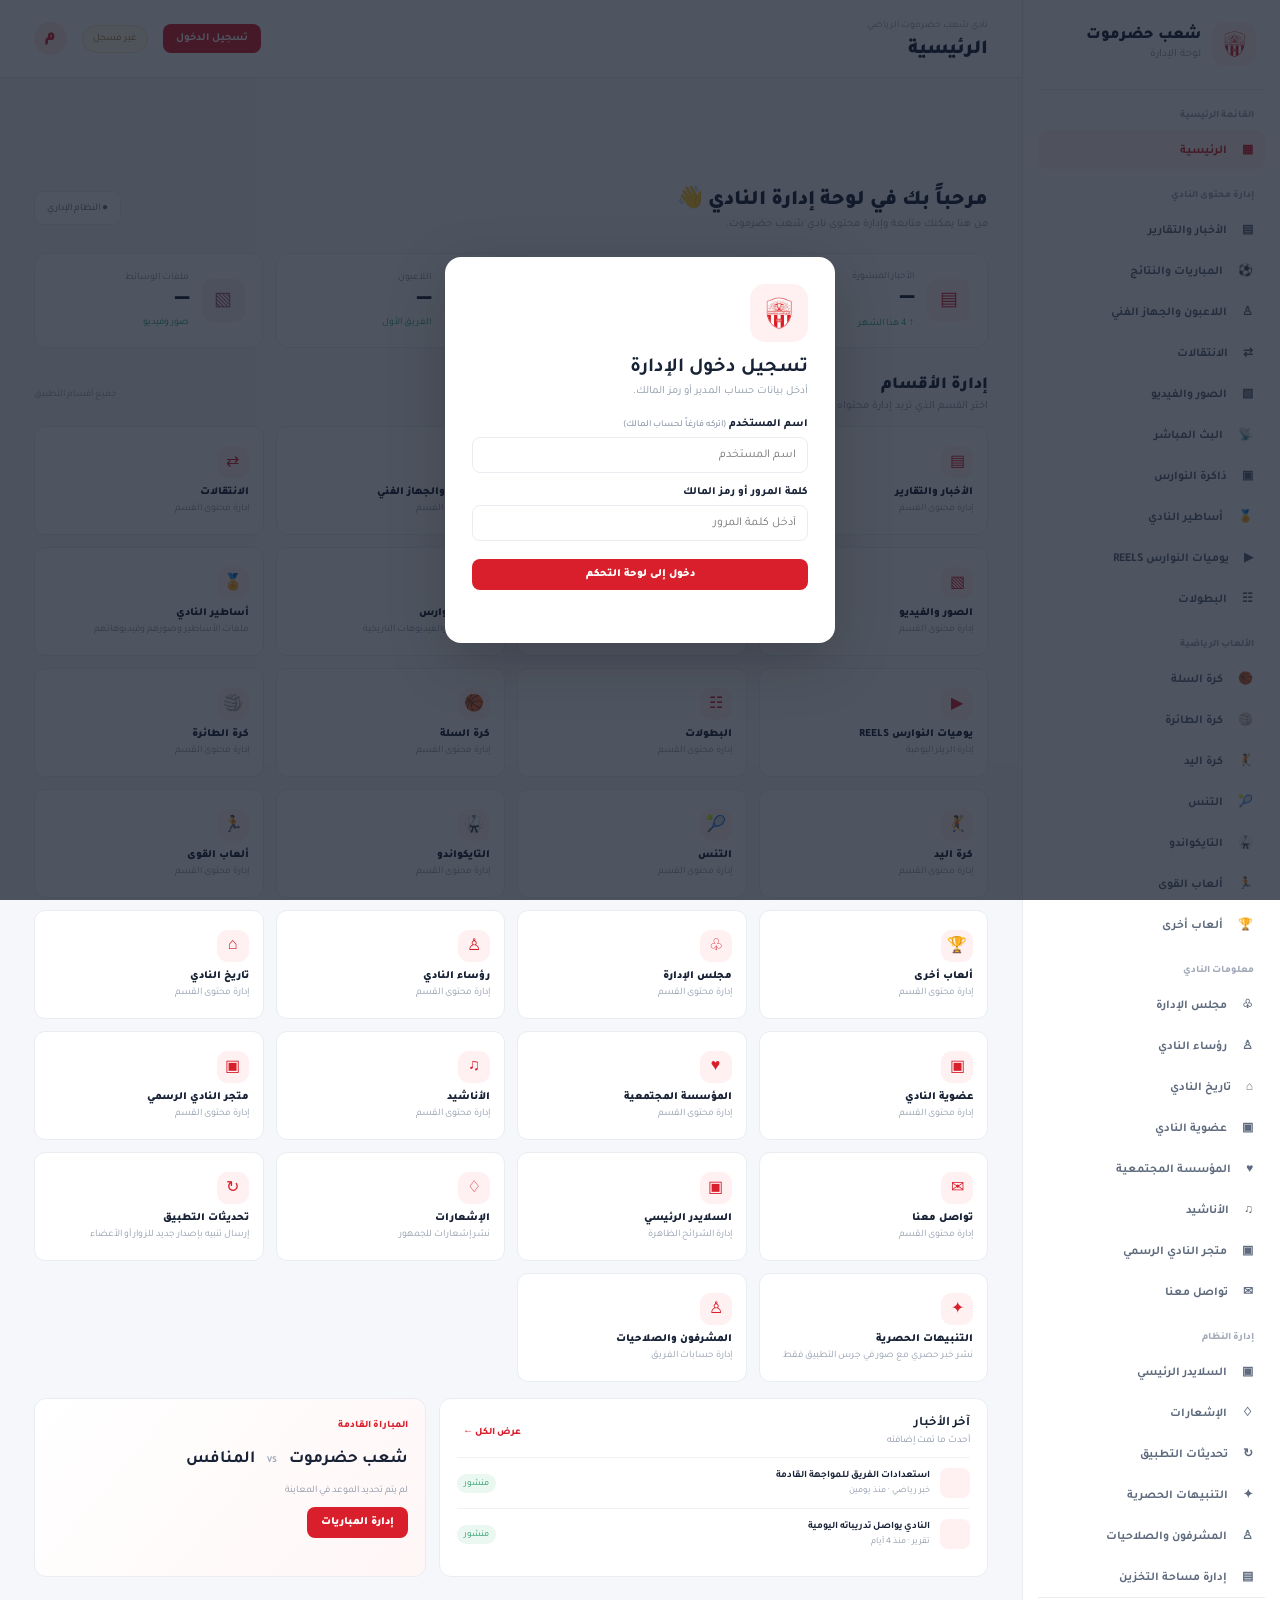
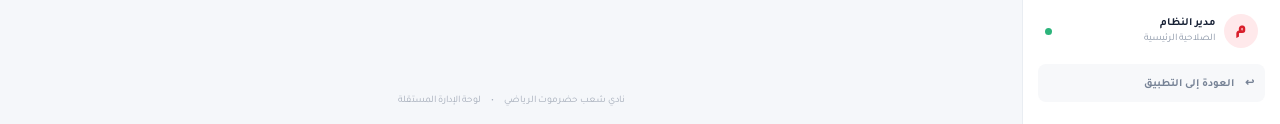
==== app/src/main/assets/admin/index.html @ e9ff058e "Add D1 and combined storage cards to admin storage page" ====
<!doctype html>
<html lang="ar" dir="rtl"><head><meta charset="utf-8"><meta name="viewport" content="width=device-width,initial-scale=1"><meta name="theme-color" content="#d91f2b"><title>لوحة إدارة نادي شعب حضرموت</title><link rel="preconnect" href="https://fonts.googleapis.com"><link href="https://fonts.googleapis.com/css2?family=Tajawal:wght@400;500;600;700;800;900&display=swap" rel="stylesheet"><link rel="stylesheet" href="admin.css"></head>
<body><div class="shell"><aside class="sidebar" id="sidebar"><div class="brand"><div class="logo"><img src="../images/logo.png" alt=""></div><div><b>شعب حضرموت</b><small>لوحة الإدارة</small></div></div><label>القائمة الرئيسية</label><button class="nav active" data-view="overview">▦　 الرئيسية</button><label>إدارة محتوى النادي</label>
<button class="nav" data-view="news">▤　 الأخبار والتقارير</button><button class="nav" data-view="matches">⚽　 المباريات والنتائج</button><button class="nav" data-view="players">♙　 اللاعبون والجهاز الفني</button><button class="nav" data-view="transfers">⇄　 الانتقالات</button><button class="nav" data-view="media">▧　 الصور والفيديو</button><button class="nav" data-view="live">📡　 البث المباشر</button><button class="nav" data-view="archive">▣　 ذاكرة النوارس</button><button class="nav" data-view="legends">🏅　 أساطير النادي</button><button class="nav" data-view="reels">▶　 يوميات النوارس REELS</button><button class="nav" data-view="standings">☷　 البطولات</button>
<label>الألعاب الرياضية</label><button class="nav" data-view="basketball">🏀　 كرة السلة</button><button class="nav" data-view="volleyball">🏐　 كرة الطائرة</button><button class="nav" data-view="handball">🤾　 كرة اليد</button><button class="nav" data-view="tennis">🎾　 التنس</button><button class="nav" data-view="taekwondo">🥋　 التايكواندو</button><button class="nav" data-view="athletics">🏃　 ألعاب القوى</button><button class="nav" data-view="otherSports">🏆　 ألعاب أخرى</button>
<label>معلومات النادي</label><button class="nav" data-view="board">♧　 مجلس الإدارة</button><button class="nav" data-view="presidents">♙　 رؤساء النادي</button><button class="nav" data-view="history">⌂　 تاريخ النادي</button><button class="nav" data-view="membership">▣　 عضوية النادي</button><button class="nav" data-view="foundation">♥　 المؤسسة المجتمعية</button><button class="nav" data-view="anthem">♫　 الأناشيد</button><button class="nav" data-view="store">▣　 متجر النادي الرسمي</button><button class="nav" data-view="contact">✉　 تواصل معنا</button><label>إدارة النظام</label><button class="nav" data-view="carousel">▣　 السلايدر الرئيسي</button><button class="nav" data-view="notifications">♢　 الإشعارات</button><button class="nav" data-view="appUpdates">↻　 تحديثات التطبيق</button><button class="nav" data-view="exclusiveAlerts">✦　 التنبيهات الحصرية</button><button class="nav" data-view="admins">♙　 المشرفون والصلاحيات</button><button class="nav" data-view="storage">▤　 إدارة مساحة التخزين</button><div class="side-bottom"><div class="user"><span>م</span><div><b>مدير النظام</b><small>الصلاحية الرئيسية</small></div><i></i></div><a href="../index.html">↩　العودة إلى التطبيق</a></div></aside>
<main><header><div class="heading"><button id="menu" class="menu">☰</button><div><small>نادي شعب حضرموت الرياضي</small><h1 id="pageTitle">الرئيسية</h1></div></div><div class="head-actions"><button id="loginAction" class="login-action">تسجيل الدخول</button><span class="preview" id="userLabel">غير مسجل</span><span class="profile" id="profileInitial">م</span></div></header><div class="content">
<section id="overview" class="view active"><div class="welcome"><div><h2>مرحباً بك في لوحة إدارة النادي 👋</h2><p>من هنا يمكنك متابعة وإدارة محتوى نادي شعب حضرموت.</p></div><span>● النظام الإداري</span></div><div class="stats"><article><i>▤</i><div><small>الأخبار المنشورة</small><strong id="statNews">—</strong><em>↑ 4 هذا الشهر</em></div></article><article><i class="blue">⚽</i><div><small>المباريات</small><strong id="statMatches">—</strong><em>موسم 2026</em></div></article><article><i class="green">♙</i><div><small>اللاعبون</small><strong id="statPlayers">—</strong><em>الفريق الأول</em></div></article><article><i class="pink">▧</i><div><small>ملفات الوسائط</small><strong id="statMedia">—</strong><em>صور وفيديو</em></div></article></div><div class="section-title"><div><h3>إدارة الأقسام</h3><p>اختر القسم الذي تريد إدارة محتواه</p></div><small>جميع أقسام التطبيق</small></div><div class="quick"><button data-view="news"><i>▤</i><b>الأخبار والتقارير</b><small>إدارة محتوى القسم</small></button><button data-view="matches"><i>⚽</i><b>المباريات والنتائج</b><small>إدارة محتوى القسم</small></button><button data-view="players"><i>♙</i><b>اللاعبون والجهاز الفني</b><small>إدارة محتوى القسم</small></button><button data-view="transfers"><i>⇄</i><b>الانتقالات</b><small>إدارة محتوى القسم</small></button><button data-view="media"><i>▧</i><b>الصور والفيديو</b><small>إدارة محتوى القسم</small></button><button data-view="live"><i>📡</i><b>البث المباشر</b><small>إعداد رابط البث والتحكم بتشغيله</small></button><button data-view="archive"><i>▤</i><b>ذاكرة النوارس</b><small>إدارة الصور والفيديوهات التاريخية</small></button><button data-view="legends"><i>🏅</i><b>أساطير النادي</b><small>ملفات الأساطير وصورهم وفيديوهاتهم</small></button><button data-view="reels"><i>▶</i><b>يوميات النوارس REELS</b><small>إدارة الريلز اليومية</small></button><button data-view="standings"><i>☷</i><b>البطولات</b><small>إدارة محتوى القسم</small></button><button data-view="basketball"><i>🏀</i><b>كرة السلة</b><small>إدارة محتوى القسم</small></button><button data-view="volleyball"><i>🏐</i><b>كرة الطائرة</b><small>إدارة محتوى القسم</small></button><button data-view="handball"><i>🤾</i><b>كرة اليد</b><small>إدارة محتوى القسم</small></button><button data-view="tennis"><i>🎾</i><b>التنس</b><small>إدارة محتوى القسم</small></button><button data-view="taekwondo"><i>🥋</i><b>التايكواندو</b><small>إدارة محتوى القسم</small></button><button data-view="athletics"><i>🏃</i><b>ألعاب القوى</b><small>إدارة محتوى القسم</small></button><button data-view="otherSports"><i>🏆</i><b>ألعاب أخرى</b><small>إدارة محتوى القسم</small></button><button data-view="board"><i>♧</i><b>مجلس الإدارة</b><small>إدارة محتوى القسم</small></button><button data-view="presidents"><i>♙</i><b>رؤساء النادي</b><small>إدارة محتوى القسم</small></button><button data-view="history"><i>⌂</i><b>تاريخ النادي</b><small>إدارة محتوى القسم</small></button><button data-view="membership"><i>▣</i><b>عضوية النادي</b><small>إدارة محتوى القسم</small></button><button data-view="foundation"><i>♥</i><b>المؤسسة المجتمعية</b><small>إدارة محتوى القسم</small></button><button data-view="anthem"><i>♫</i><b>الأناشيد</b><small>إدارة محتوى القسم</small></button><button data-view="store"><i>▣</i><b>متجر النادي الرسمي</b><small>إدارة محتوى القسم</small></button><button data-view="contact"><i>✉</i><b>تواصل معنا</b><small>إدارة محتوى القسم</small></button><button data-view="carousel"><i>▣</i><b>السلايدر الرئيسي</b><small>إدارة الشرائح الظاهرة</small></button><button data-view="notifications"><i>♢</i><b>الإشعارات</b><small>نشر إشعارات للجمهور</small></button><button data-view="appUpdates"><i>↻</i><b>تحديثات التطبيق</b><small>إرسال تنبيه بإصدار جديد للزوار أو الأعضاء</small></button><button data-view="exclusiveAlerts"><i>✦</i><b>التنبيهات الحصرية</b><small>نشر خبر حصري مع صور في جرس التطبيق فقط</small></button><button data-view="admins"><i>♙</i><b>المشرفون والصلاحيات</b><small>إدارة حسابات الفريق</small></button></div><div class="lower"><article class="panel"><div class="panel-head"><div><b>آخر الأخبار</b><small>أحدث ما تمت إضافته</small></div><button data-view="news">عرض الكل ←</button></div><div class="activity"><span></span><div><b>استعدادات الفريق للمواجهة القادمة</b><small>خبر رياضي · منذ يومين</small></div><em>منشور</em></div><div class="activity"><span></span><div><b>النادي يواصل تدريباته اليومية</b><small>تقرير · منذ 4 أيام</small></div><em>منشور</em></div></article><article class="panel next"><small>المباراة القادمة</small><h3>شعب حضرموت <i>VS</i> المنافس</h3><p>لم يتم تحديد الموعد في المعاينة</p><button data-view="matches">إدارة المباريات</button></article></div></section>
<section id="generic" class="view"><div class="section-title generic-title"><div><h2 id="sectionName">الأخبار والتقارير</h2><p id="sectionDesc">إدارة محتوى هذا القسم والتحكم بما يظهر في التطبيق.</p></div><button class="add" id="add">＋ إضافة جديد</button></div><div class="notice" id="sectionNotice"><b>إدارة محتوى القسم</b><p>يتم تحميل المحتوى من قاعدة بيانات النادي مباشرة.</p></div><div class="notice tournament-tools" id="tournamentTools" hidden><b>إدارة البطولات</b><div class="tournament-controls"><select id="tournamentSelect" aria-label="اختر البطولة"></select><button type="button" class="add" id="createTournament">＋ إنشاء بطولة</button><button type="button" class="cancel-btn" id="renameTournament">تعديل الاسم</button></div><small>اختر بطولة لإدارة جدول ترتيب فرقها، أو أنشئ بطولة جديدة باسمها.</small></div><div class="tools"><input id="search" placeholder="⌕　 ابحث في محتويات القسم..."><button id="filter">☷ تصفية</button></div><div class="table"><div class="table-head"><b id="tableName">قائمة المحتوى</b><small id="recordCount">جارٍ التحميل...</small></div><div class="records-wrap" id="recordsWrap"><div class="empty" id="emptyState">جارٍ تحميل البيانات...</div></div></div></section>
<section id="storage" class="view">
  <div class="section-title generic-title">
    <div><h2>إدارة مساحة التخزين</h2><p>متابعة الاستخدام الفعلي لمساحة Cloudflare R2 المجانية.</p></div>
    <button class="add" id="refreshStorage" type="button">↻ تحديث البيانات</button>
  </div>
  <div class="notice"><b>الخطة المجانية في R2</b><p>تشمل 10 جيجابايت-شهر من التخزين المجاني. الأرقام أدناه لقطة لحجم الملفات المخزنة حالياً؛ الفوترة تعتمد على متوسط التخزين خلال الشهر، وليست رصيداً يتجدد.</p></div>
  <div class="storage-overview">
    <article class="storage-main-card">
      <div class="storage-card-label">حجم الملفات المخزنة حالياً</div>
      <div class="storage-total"><strong id="storageUsed">—</strong><span>/ 10 GB مجانية شهرياً</span></div>
      <div class="storage-meter"><span id="storageMeter"></span></div>
      <div class="storage-meter-labels"><span id="storagePercent">جارٍ القياس...</span><span id="storageRemaining">—</span></div>
      <small id="storageStatus" class="storage-status">يتم حساب حجم الملفات من مساحة R2...</small>
    </article>
    <article class="storage-stat-card"><span>عدد الملفات</span><strong id="storageObjects">—</strong><small>ملفات وصور وفيديوهات</small></article>
    <article class="storage-stat-card"><span>آخر تحديث</span><strong id="storageUpdated">—</strong><small>وقت قراءة مساحة التخزين</small></article>
  </div>
  <div class="storage-overview storage-database-overview">
    <article class="storage-stat-card"><span>مساحة قاعدة البيانات D1</span><strong id="storageD1Used">جارٍ القياس...</strong><small>الحجم الفعلي لقاعدة بيانات النادي</small></article>
    <article class="storage-stat-card"><span>الإجمالي المستهلك R2 + D1</span><strong id="storageCombinedUsed">جارٍ الحساب...</strong><small>مجموع مساحة الملفات وقاعدة البيانات</small></article>
  </div>
  <div class="notice storage-note"><b>ملاحظات مهمة</b><p>المشاهدة والتنزيل لا يضيفان حجماً إلى التخزين. حذف المحتوى يستعيد المساحة فقط بعد حذف ملفه فعلياً من R2. إذا زاد عدد الملفات كثيراً، سيحسب النظام الملفات على دفعات حتى يكتمل الإجمالي.</p></div>
</section></div><footer>نادي شعب حضرموت الرياضي　•　لوحة الإدارة المستقلة</footer></main></div><div class="modal-bg" id="modal"><div class="modal editor-modal"><button id="close" type="button">×</button><i>＋</i><h3 id="modalTitle">إضافة محتوى</h3><form id="editorForm"><div id="formFields"></div><div class="modal-actions"><button class="add" id="saveItem" type="submit">حفظ البيانات</button><button class="cancel-btn" id="cancelEditor" type="button">إلغاء</button></div></form></div></div>
<div class="login-overlay" id="loginOverlay"><div class="login-card"><div class="login-logo"><img src="../images/logo.png" alt=""></div><h2>تسجيل دخول الإدارة</h2><p>أدخل بيانات حساب المدير أو رمز المالك.</p><form id="loginForm"><label>اسم المستخدم <small>(اتركه فارغاً لحساب المالك)</small></label><input id="loginUsername" autocomplete="username" placeholder="اسم المستخدم"><label>كلمة المرور أو رمز المالك</label><input id="loginPassword" type="password" autocomplete="current-password" required placeholder="أدخل كلمة المرور"><button class="add" type="submit">دخول إلى لوحة التحكم</button><p id="loginError" class="login-error"></p></form></div></div><div id="toast"></div><script src="admin.js?v=storage-d1-20261126a"></script></body></html>
---- app/src/main/assets/admin/admin.css ----
:root{--red:#d91f2b;--ink:#182236;--muted:#8b96a7;--line:#e9edf2;--bg:#f5f7fa}*{box-sizing:border-box}body{margin:0;background:var(--bg);color:var(--ink);font-family:Tajawal,Arial,sans-serif}button,input{font:inherit}button{cursor:pointer}.shell{display:flex;min-height:100vh}.sidebar{width:258px;flex:none;background:#fff;border-left:1px solid var(--line);padding:22px 15px;display:flex;flex-direction:column}.brand{display:flex;align-items:center;gap:11px;padding:0 9px 23px;border-bottom:1px solid var(--line)}.logo{width:44px;height:44px;background:#fff1f2;border-radius:13px;display:grid;place-items:center}.logo img{width:35px;height:35px;object-fit:contain}.brand b,.brand small{display:block}.brand b{font-size:16px;font-weight:900}.brand small{font-size:11px;color:var(--muted);margin-top:2px}.sidebar label{font-size:10px;color:#a2aaba;font-weight:800;padding:20px 11px 7px}.nav{border:0;background:transparent;text-align:right;color:#5e6a7d;border-radius:9px;padding:11px 12px;font-size:12px;font-weight:700;margin:1px 0}.nav:hover,.nav.active{background:#fff0f1;color:var(--red)}.side-bottom{margin-top:auto}.user{border-top:1px solid var(--line);padding:16px 7px;display:flex;align-items:center;gap:9px}.user>span,.profile{width:34px;height:34px;border-radius:50%;display:grid;place-items:center;background:#ffe9eb;color:var(--red);font-weight:900}.user b,.user small{display:block}.user b{font-size:11px}.user small{font-size:10px;color:var(--muted);margin-top:3px}.user i{width:7px;height:7px;background:#2cb47b;border-radius:50%;margin-right:auto}.side-bottom a{display:block;background:#f7f8fa;color:#778396;text-decoration:none;border-radius:8px;padding:11px;font-size:11px;font-weight:700}main{flex:1;min-width:0;display:flex;flex-direction:column}header{height:78px;background:white;border-bottom:1px solid var(--line);display:flex;align-items:center;justify-content:space-between;padding:0 34px}.heading{display:flex;align-items:center;gap:12px}.heading small{font-size:10px;color:#9aa4b3}.heading h1{font-size:20px;margin:3px 0 0;font-weight:900}.head-actions{display:flex;align-items:center;gap:15px}.preview{font-size:10px;color:#a17a30;background:#fff8e9;border:1px solid #f1e6cb;padding:7px 10px;border-radius:20px}.profile{width:33px;height:33px}.menu{display:none;border:0;background:#fff0f1;color:var(--red);padding:8px;border-radius:8px}.content{width:100%;max-width:1450px;margin:auto;padding:27px 34px 35px}.view{display:none}.view.active{display:block}.welcome{display:flex;justify-content:space-between;align-items:center;margin-bottom:22px}.welcome h2{font-size:21px;margin:0 0 5px;font-weight:900}.welcome p,.section-title p{font-size:11px;color:var(--muted);margin:0}.welcome>span{font-size:10px;color:#637186;background:#fff;border:1px solid var(--line);padding:9px 12px;border-radius:8px}.stats{display:grid;grid-template-columns:repeat(4,1fr);gap:13px}.stats article{background:#fff;border:1px solid var(--line);border-radius:12px;padding:17px;display:flex;align-items:center;gap:13px}.stats i,.quick i{font-style:normal;width:43px;height:43px;border-radius:11px;display:grid;place-items:center;background:#fff0f1;color:var(--red);font-size:19px}.stats i.blue{background:#edf2fa;color:#405b83}.stats i.green{background:#edf6f2;color:#4b9179}.stats i.pink{background:#f9eff5;color:#a45b85}.stats small,.stats em{display:block;font-size:10px;color:var(--muted);font-style:normal}.stats strong{display:block;font-size:24px;font-weight:900;margin:2px 0}.stats em{color:#20a574}.section-title{display:flex;justify-content:space-between;align-items:center;margin:28px 0 13px}.section-title h3,.section-title h2{font-size:17px;margin:0 0 4px;font-weight:900}.section-title>small{font-size:10px;color:#9ba5b3}.quick{display:grid;grid-template-columns:repeat(4,1fr);gap:12px}.quick button{position:relative;text-align:right;background:#fff;border:1px solid var(--line);border-radius:11px;padding:14px;min-height:109px;color:var(--ink);transition:.2s}.quick button:hover{border-color:#efb8bd;transform:translateY(-2px)}.quick i{width:32px;height:32px;font-size:16px;margin-bottom:8px}.quick b,.quick small{display:block}.quick b{font-size:11px;font-weight:900}.quick small{font-size:10px;color:#929dae;margin-top:4px}.lower{display:grid;grid-template-columns:1.4fr 1fr;gap:13px;margin-top:16px}.panel{background:#fff;border:1px solid var(--line);border-radius:12px;padding:17px}.panel-head{display:flex;justify-content:space-between;align-items:center;margin-bottom:10px}.panel-head b,.panel-head small{display:block}.panel-head b{font-size:13px}.panel-head small{font-size:10px;color:var(--muted);margin-top:3px}.panel-head button{border:0;background:none;color:var(--red);font-size:10px;font-weight:800}.activity{display:flex;align-items:center;gap:10px;padding:10px 0;border-top:1px solid #f0f2f5}.activity>span{width:30px;height:30px;border-radius:8px;background:#fff0f1}.activity b,.activity small{display:block}.activity b{font-size:10px}.activity small{font-size:9px;color:var(--muted);margin-top:3px}.activity em{font-size:9px;font-style:normal;color:#209765;background:#eaf8f1;padding:4px 7px;border-radius:15px;margin-right:auto}.next{background:linear-gradient(130deg,#fff,#fff6f6)}.next>small{color:var(--red);font-size:10px;font-weight:800}.next h3{font-size:17px;margin:15px 0}.next h3 i{font-size:9px;color:#9ca6b5;font-style:normal;padding:0 8px}.next p{font-size:10px;color:var(--muted)}.next button,.add,#ok{border:0;border-radius:8px;background:var(--red);color:white;padding:9px 14px;font-size:11px;font-weight:900}.generic-title{margin:3px 0 19px}.generic-title h2{font-size:20px}.notice{background:#fff9ed;border:1px solid #f2e5c7;border-radius:10px;padding:13px 15px;color:#8b703b;font-size:11px}.notice p{margin:4px 0 0;line-height:1.7;color:#9b8250}.tools{display:flex;gap:9px;margin:14px 0}.tools input{width:min(420px,75%);border:1px solid var(--line);border-radius:8px;padding:10px 13px;outline:0;font-size:11px}.tools button{background:#fff;border:1px solid var(--line);border-radius:8px;color:#6b778a;padding:0 14px;font-size:11px}.table{background:#fff;border:1px solid var(--line);border-radius:11px;overflow:hidden}.table-head{display:flex;justify-content:space-between;padding:16px;border-bottom:1px solid var(--line)}.table-head b{font-size:12px}.table-head small{font-size:10px;color:var(--muted)}.empty{text-align:center;padding:45px 15px;color:#9ba5b3;font-size:11px}footer{text-align:center;color:#a5adba;font-size:10px;padding:0 15px 17px}.modal-bg{display:none;position:fixed;inset:0;background:#111c2d77;align-items:center;justify-content:center;padding:20px}.modal-bg.open{display:flex}.modal{position:relative;background:#fff;border-radius:15px;padding:28px;text-align:center;width:min(100%,340px)}.modal>button:first-child{position:absolute;left:12px;top:8px;background:none;border:0;color:#999;font-size:23px}.modal>i{display:grid;place-items:center;margin:auto;background:#fff0f1;color:var(--red);width:43px;height:43px;border-radius:12px;font-size:23px;font-style:normal}.modal h3{font-size:16px}.modal p{font-size:11px;color:var(--muted);line-height:1.8}.modal #ok{width:100%}#toast{position:fixed;bottom:18px;left:18px;background:#202b3c;color:#fff;padding:10px 15px;border-radius:8px;font-size:11px;opacity:0;transition:.2s}#toast.show{opacity:1}@media(max-width:1050px){.sidebar{width:230px}.content{padding:23px}.quick{grid-template-columns:repeat(3,1fr)}}@media(max-width:720px){.sidebar{position:fixed;z-index:5;right:0;top:0;bottom:0;transform:translateX(105%);transition:.2s;box-shadow:-8px 0 30px #1112}.sidebar.open{transform:translateX(0)}header{height:68px;padding:0 13px}.menu{display:block}.heading h1{font-size:17px}.heading small{font-size:9px}.preview{font-size:9px;padding:6px 8px}.content{padding:19px 13px}.welcome{gap:8px;align-items:flex-start}.welcome h2{font-size:16px}.welcome p{font-size:10px;line-height:1.6}.welcome>span{white-space:nowrap;font-size:9px}.stats{grid-template-columns:repeat(2,1fr);gap:8px}.stats article{padding:11px;gap:8px}.stats i{width:36px;height:36px}.stats strong{font-size:21px}.quick{grid-template-columns:repeat(2,1fr);gap:8px}.quick button{padding:11px;min-height:105px}.quick b{font-size:10px}.lower{grid-template-columns:1fr}.section-title{margin-top:22px}.generic-title h2{font-size:17px}.add{padding:9px 11px;font-size:10px}}
.login-action{border:0;background:var(--red);color:#fff;border-radius:8px;padding:8px 13px;font:700 11px Tajawal,Arial;cursor:pointer}
.login-overlay{display:none;position:fixed;inset:0;z-index:30;background:#101827bb;align-items:center;justify-content:center;padding:18px}
.login-overlay.open{display:flex}.login-card{width:min(100%,390px);background:#fff;border-radius:16px;padding:27px;box-shadow:0 18px 60px #0003;text-align:right}
.login-logo{width:58px;height:58px;background:#fff0f1;border-radius:15px;display:grid;place-items:center;margin-bottom:14px}.login-logo img{width:44px;height:44px;object-fit:contain}
.login-card h2{font-size:20px;margin:0 0 5px}.login-card>p{font-size:11px;color:var(--muted);margin:0 0 20px}
.login-card label{display:block;font-size:11px;font-weight:800;margin:13px 0 6px}.login-card label small{font-weight:500;color:var(--muted)}
.login-card input,.editor-modal input,.editor-modal select,.editor-modal textarea{width:100%;border:1px solid var(--line);border-radius:8px;padding:10px 11px;background:#fff;color:var(--ink);font:12px Tajawal,Arial;outline-color:var(--red)}
.login-card button{width:100%;margin-top:18px}.login-error{color:#c21d2a;font-size:11px;min-height:16px;margin:10px 0 0}
.editor-modal{max-height:90vh;overflow:auto;text-align:right;width:min(100%,560px)}
.editor-modal>i{margin:0 0 12px}.editor-modal h3{margin:0 0 18px}
.form-grid{display:grid;grid-template-columns:repeat(2,minmax(0,1fr));gap:0 12px}.form-field{margin-bottom:12px;min-width:0}.form-field.full{grid-column:1/-1}
.form-field label{display:block;font-size:11px;font-weight:800;margin-bottom:6px}.form-field small{display:block;color:var(--muted);font-size:10px;margin-top:4px}
.editor-modal textarea{min-height:90px;resize:vertical}.editor-modal input[type=file]{padding:8px}
.editor-modal input[type=checkbox]{width:auto;accent-color:var(--red)}.check-field{display:flex;align-items:center;gap:8px;padding:8px 0}
.permission-grid{display:grid;grid-template-columns:repeat(2,minmax(0,1fr));gap:8px;padding:9px;border:1px solid var(--line);border-radius:9px}
.permission-grid label{display:flex;align-items:center;gap:7px;font-size:10px;font-weight:600;margin:0}
.modal-actions{display:flex;gap:9px;margin-top:14px}.modal-actions button{flex:1}
.cancel-btn{border:1px solid var(--line);background:#f7f8fa;color:#657084;border-radius:8px;padding:9px 14px;font:700 11px Tajawal,Arial}
.records-wrap{overflow:auto}.records-table{width:100%;border-collapse:collapse;min-width:600px}.records-table th,.records-table td{padding:12px 10px;border-bottom:1px solid var(--line);font-size:11px;text-align:right}.records-table th{background:#fafbfd;color:#8390a2;font-weight:800}.records-table td{color:#344155}
.record-actions{display:flex;gap:6px}.record-actions button{border:0;border-radius:6px;padding:6px 9px;font:700 10px Tajawal,Arial}.edit-record{background:#fff0f1;color:var(--red)}.delete-record{background:#fff0f0;color:#b4232b}
.record-status{display:inline-block;border-radius:15px;padding:4px 8px;background:#eaf7f0;color:#26835c;font-size:9px}.record-status.off{background:#f1f2f5;color:#7a8492}
.notice.error{background:#fff0f1;border-color:#f4c4c8;color:#a51e28}.notice.success{background:#eff9f3;border-color:#cdebd9;color:#26764e}
@media(max-width:600px){.form-grid{grid-template-columns:1fr}.form-field.full{grid-column:auto}.editor-modal{padding:20px}.head-actions{gap:7px}.login-action{padding:7px 9px}}

.tournament-tools{margin:12px 0;padding:14px}.tournament-controls{display:flex;gap:8px;align-items:center;flex-wrap:wrap;margin:10px 0}.tournament-controls select{min-width:180px;flex:1;padding:10px;border:1px solid var(--line);border-radius:10px;font:700 13px Tajawal;background:#fff;color:#263246}.tournament-tools small{color:var(--muted)}

/* Reel groups and nested story editor */
.reel-groups-list{display:grid;gap:12px;padding:4px}
.reel-group-card{display:flex;align-items:center;justify-content:space-between;gap:12px;padding:15px;background:#fff;border:1px solid var(--line);border-radius:12px;box-shadow:0 3px 12px #17203308}
.reel-group-info{display:grid;gap:5px;min-width:0}.reel-group-info b{font-size:13px;color:var(--ink)}.reel-group-info span{font-size:10px;color:var(--muted)}
.reels-editor{display:grid;gap:12px}.reel-stories-head{display:flex;align-items:center;justify-content:space-between;gap:10px;margin-top:10px}.reel-stories-head b{font-size:13px}
.add-story-btn{border:0;border-radius:8px;background:#c51e2b;color:#fff;padding:9px 12px;font:800 11px Tajawal,Arial;cursor:pointer}
.reel-story-row{display:grid;gap:7px;padding:13px;margin:10px 0;border:1px solid var(--line);border-radius:12px;background:#fafbfd}
.reel-story-row-head{display:flex;justify-content:space-between;align-items:center;gap:8px}.reel-story-row-head b{font-size:11px}
.reel-story-row-head button{border:0;border-radius:6px;background:#fff0f1;color:#b51f2a;padding:6px 9px;font:700 10px Tajawal,Arial;cursor:pointer}
.reel-story-row label{font-size:10px;font-weight:800;margin-top:3px}.reel-story-row textarea{width:100%;border:1px solid var(--line);border-radius:8px;padding:9px;font:11px Tajawal,Arial;resize:vertical}.reel-story-row input[type=file]{font-size:10px}
.reel-story-row small,.reels-editor>small{font-size:10px;color:var(--muted);line-height:1.7}
@media(max-width:600px){.reel-group-card{align-items:flex-start;flex-direction:column}.reel-group-card .record-actions{width:100%}.reel-group-card .record-actions button{flex:1}}

/* Storage usage dashboard */
.storage-overview{display:grid;grid-template-columns:minmax(0,2fr) repeat(2,minmax(150px,1fr));gap:13px;margin:16px 0}
.storage-main-card,.storage-stat-card{background:#fff;border:1px solid var(--line);border-radius:12px;padding:19px;box-shadow:0 3px 12px #17203308}
.storage-card-label,.storage-stat-card>span{display:block;color:var(--muted);font-size:11px;font-weight:800}
.storage-total{display:flex;align-items:baseline;gap:8px;flex-wrap:wrap;margin:10px 0 13px}
.storage-total strong{font-size:30px;font-weight:900;color:var(--ink);direction:ltr}
.storage-total span{font-size:11px;color:var(--muted)}
.storage-meter{height:12px;background:#edf0f4;border-radius:20px;overflow:hidden}
.storage-meter span{display:block;width:0;height:100%;border-radius:20px;background:#20a574;transition:width .25s}
.storage-meter span.over-limit{background:#d92d3a}
.storage-meter-labels{display:flex;justify-content:space-between;gap:8px;margin-top:8px;color:var(--muted);font-size:10px}
.storage-status{display:block;margin-top:13px;color:#64748b;font-size:10px;line-height:1.7}
.storage-stat-card{display:flex;flex-direction:column;justify-content:center;gap:8px}
.storage-stat-card strong{font-size:25px;font-weight:900;color:var(--ink);overflow-wrap:anywhere}
.storage-stat-card small{font-size:10px;color:var(--muted)}
.storage-note{margin-top:14px}
#refreshStorage:disabled{opacity:.55;cursor:wait}
@media(max-width:850px){.storage-overview{grid-template-columns:1fr 1fr}.storage-main-card{grid-column:1/-1}}
@media(max-width:520px){.storage-overview{grid-template-columns:1fr}.storage-main-card{grid-column:auto}.storage-total strong{font-size:25px}}
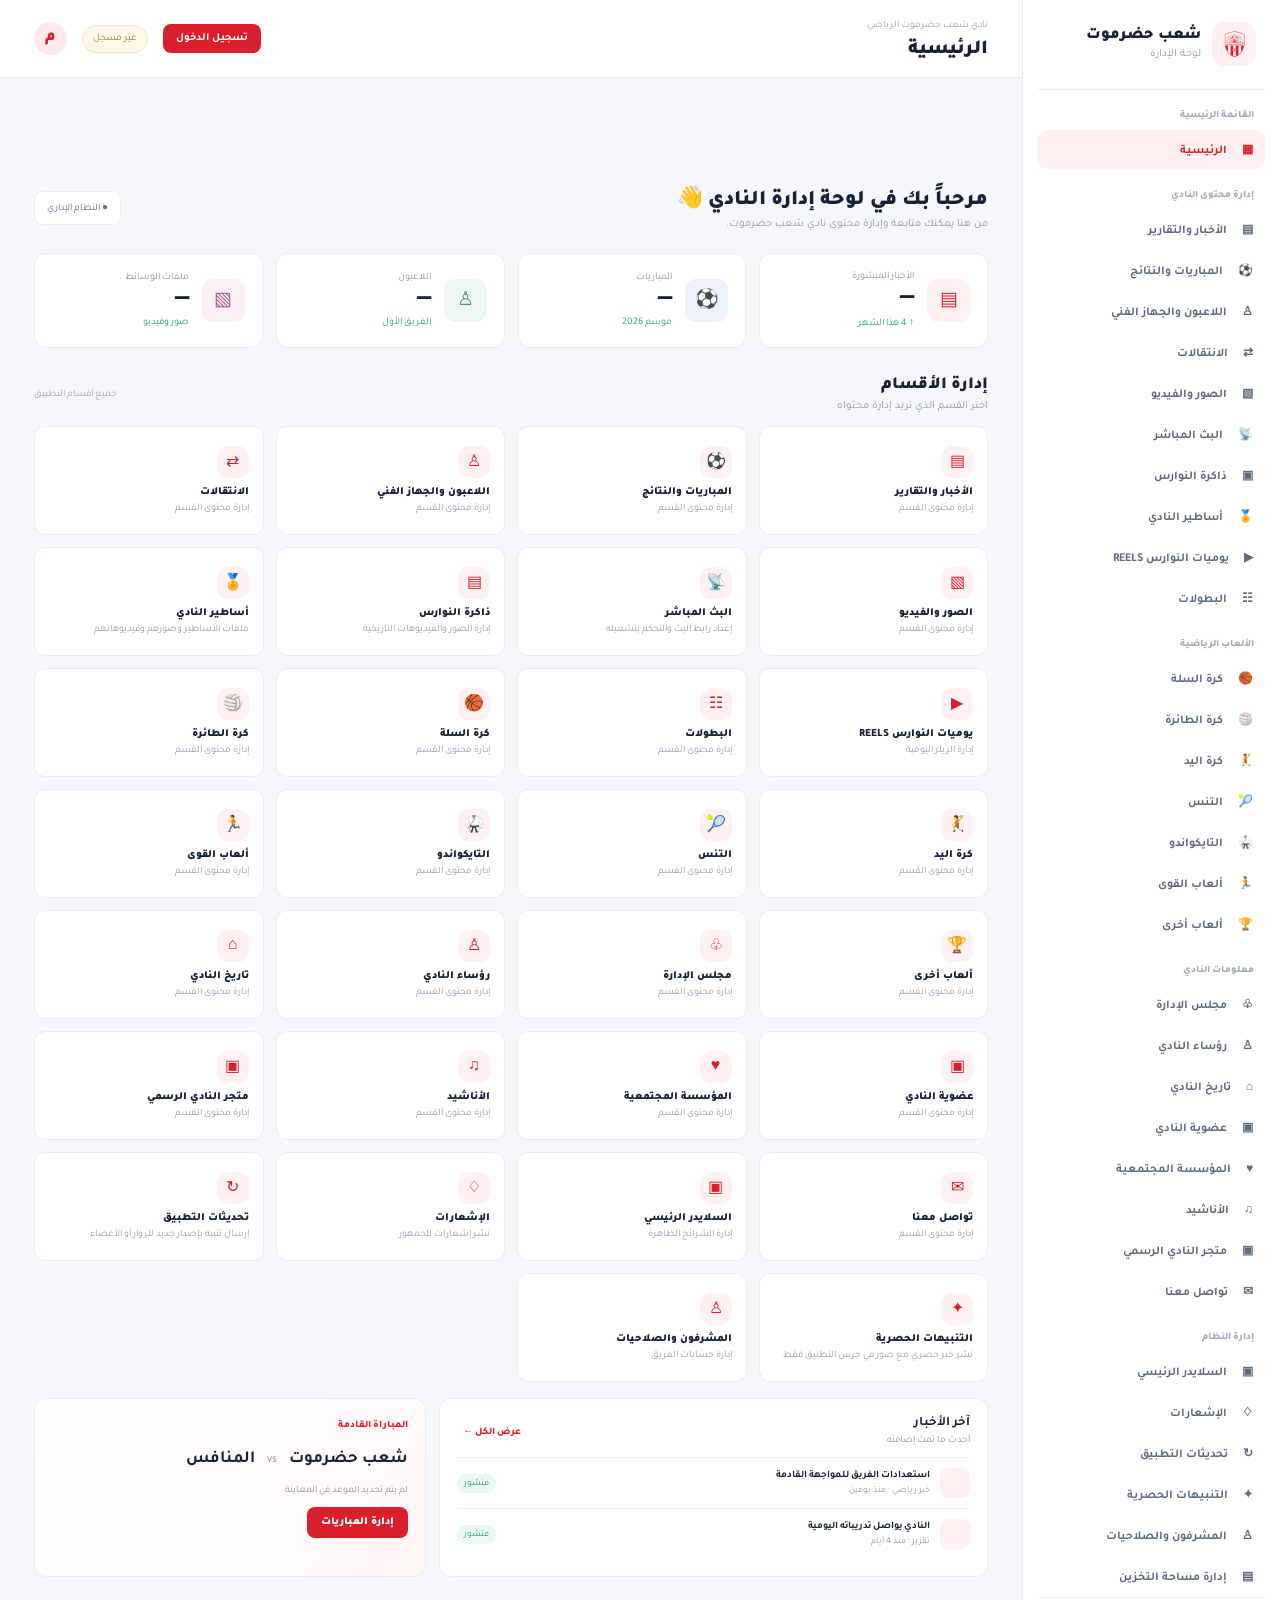
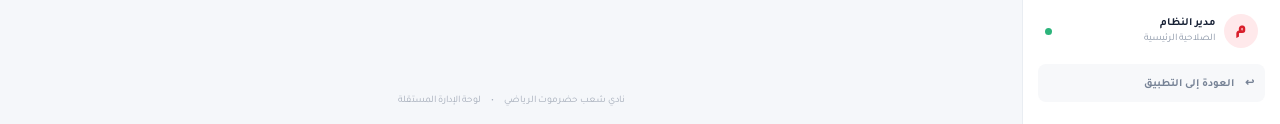
==== commit d1783a75: "Add remaining combined storage card" ====
--- a/app/src/main/assets/admin/index.html
+++ b/app/src/main/assets/admin/index.html
@@ -28,6 +28,9 @@
     <article class="storage-stat-card"><span>مساحة قاعدة البيانات D1</span><strong id="storageD1Used">جارٍ القياس...</strong><small>الحجم الفعلي لقاعدة بيانات النادي</small></article>
     <article class="storage-stat-card"><span>الإجمالي المستهلك R2 + D1</span><strong id="storageCombinedUsed">جارٍ الحساب...</strong><small>مجموع مساحة الملفات وقاعدة البيانات</small></article>
   </div>
+  <div class="storage-overview storage-database-overview">
+    <article class="storage-stat-card storage-remaining-card"><span>المساحة المتبقية من الإجمالي</span><strong id="storageCombinedRemaining">جارٍ الحساب...</strong><small>من سعة 10 GB بعد خصم إجمالي R2 + D1</small></article>
+  </div>
   <div class="notice storage-note"><b>ملاحظات مهمة</b><p>المشاهدة والتنزيل لا يضيفان حجماً إلى التخزين. حذف المحتوى يستعيد المساحة فقط بعد حذف ملفه فعلياً من R2. إذا زاد عدد الملفات كثيراً، سيحسب النظام الملفات على دفعات حتى يكتمل الإجمالي.</p></div>
 </section></div><footer>نادي شعب حضرموت الرياضي　•　لوحة الإدارة المستقلة</footer></main></div><div class="modal-bg" id="modal"><div class="modal editor-modal"><button id="close" type="button">×</button><i>＋</i><h3 id="modalTitle">إضافة محتوى</h3><form id="editorForm"><div id="formFields"></div><div class="modal-actions"><button class="add" id="saveItem" type="submit">حفظ البيانات</button><button class="cancel-btn" id="cancelEditor" type="button">إلغاء</button></div></form></div></div>
-<div class="login-overlay" id="loginOverlay"><div class="login-card"><div class="login-logo"><img src="../images/logo.png" alt=""></div><h2>تسجيل دخول الإدارة</h2><p>أدخل بيانات حساب المدير أو رمز المالك.</p><form id="loginForm"><label>اسم المستخدم <small>(اتركه فارغاً لحساب المالك)</small></label><input id="loginUsername" autocomplete="username" placeholder="اسم المستخدم"><label>كلمة المرور أو رمز المالك</label><input id="loginPassword" type="password" autocomplete="current-password" required placeholder="أدخل كلمة المرور"><button class="add" type="submit">دخول إلى لوحة التحكم</button><p id="loginError" class="login-error"></p></form></div></div><div id="toast"></div><script src="admin.js?v=storage-d1-20261126a"></script></body></html>+<div class="login-overlay" id="loginOverlay"><div class="login-card"><div class="login-logo"><img src="../images/logo.png" alt=""></div><h2>تسجيل دخول الإدارة</h2><p>أدخل بيانات حساب المدير أو رمز المالك.</p><form id="loginForm"><label>اسم المستخدم <small>(اتركه فارغاً لحساب المالك)</small></label><input id="loginUsername" autocomplete="username" placeholder="اسم المستخدم"><label>كلمة المرور أو رمز المالك</label><input id="loginPassword" type="password" autocomplete="current-password" required placeholder="أدخل كلمة المرور"><button class="add" type="submit">دخول إلى لوحة التحكم</button><p id="loginError" class="login-error"></p></form></div></div><div id="toast"></div><script src="admin.js?v=storage-remaining-20261126b"></script></body></html>
--- a/app/src/main/assets/admin/admin.css
+++ b/app/src/main/assets/admin/admin.css
@@ -57,3 +57,8 @@
 #refreshStorage:disabled{opacity:.55;cursor:wait}
 @media(max-width:850px){.storage-overview{grid-template-columns:1fr 1fr}.storage-main-card{grid-column:1/-1}}
 @media(max-width:520px){.storage-overview{grid-template-columns:1fr}.storage-main-card{grid-column:auto}.storage-total strong{font-size:25px}}
+
+/* D1 and combined storage figures */
+.storage-database-overview{grid-template-columns:repeat(2,minmax(0,1fr))}
+.storage-database-overview .storage-stat-card{min-height:112px}
+@media(max-width:520px){.storage-database-overview{grid-template-columns:1fr}}
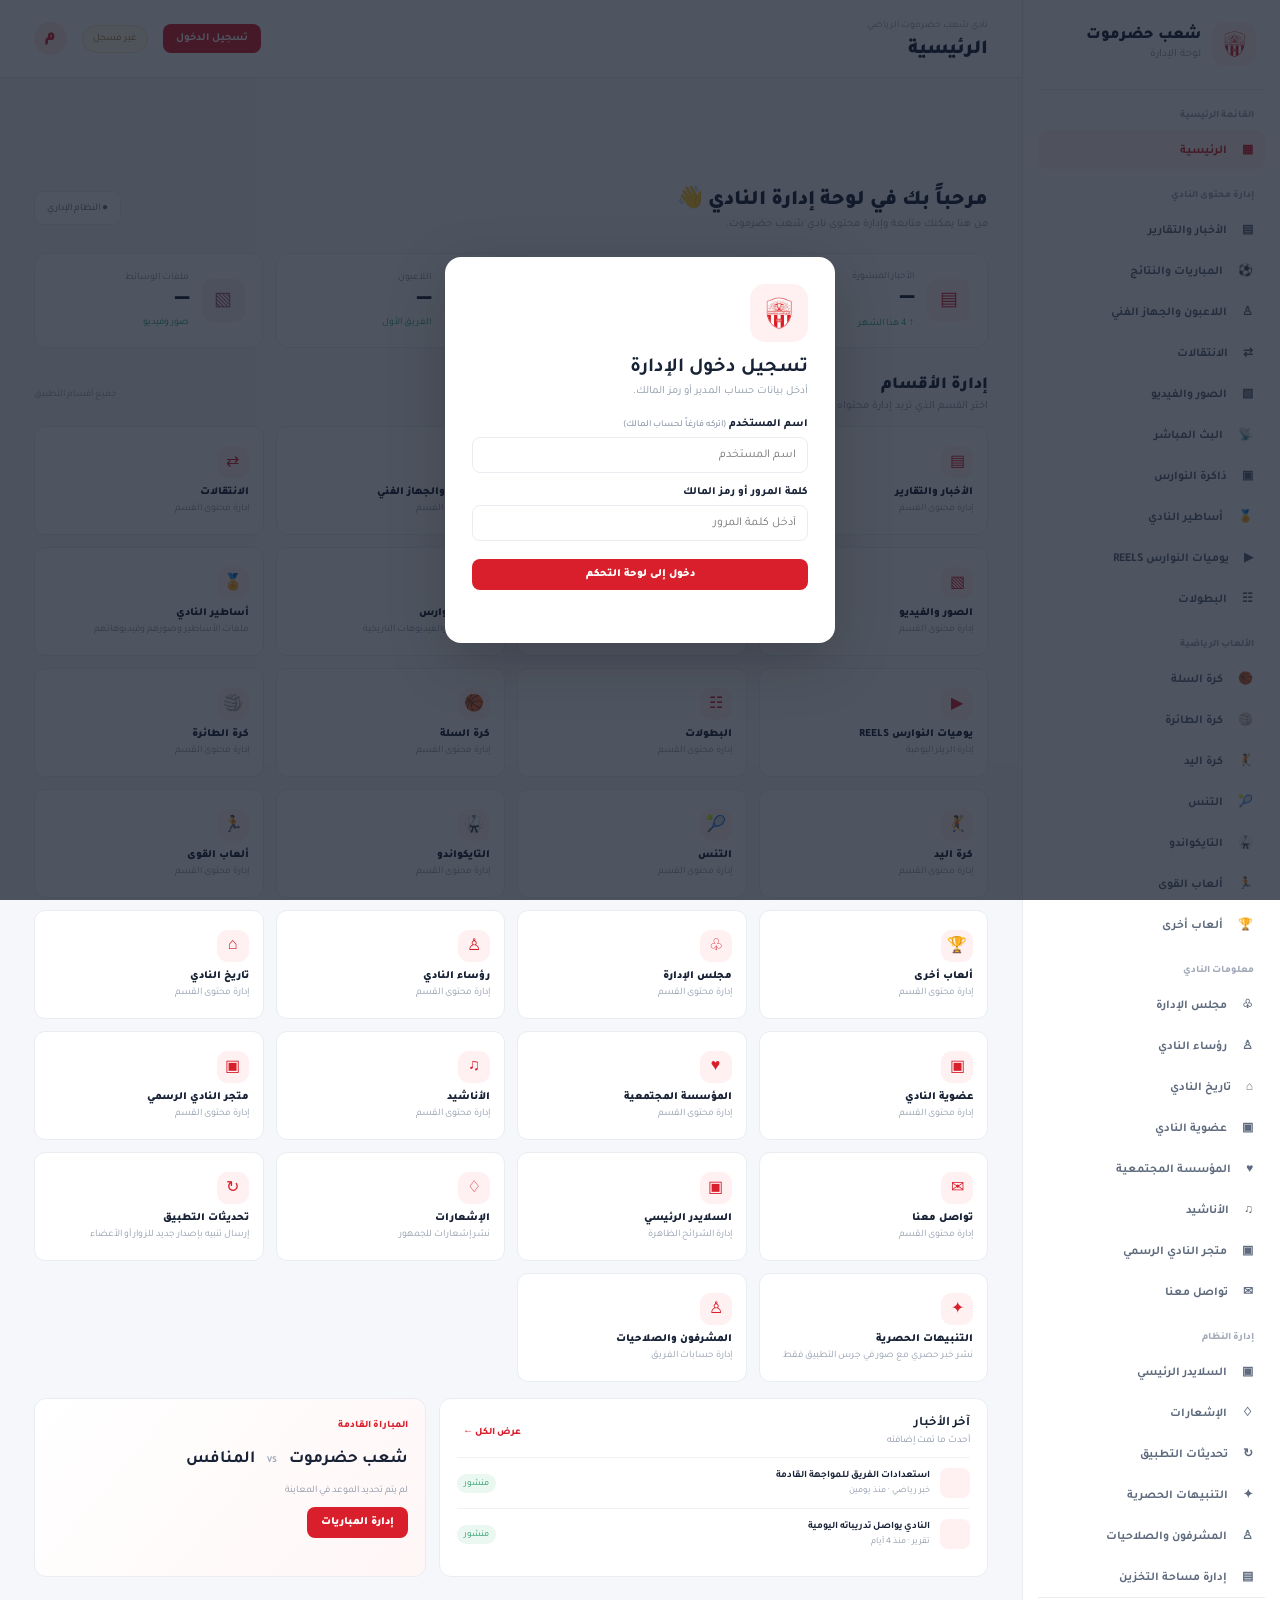
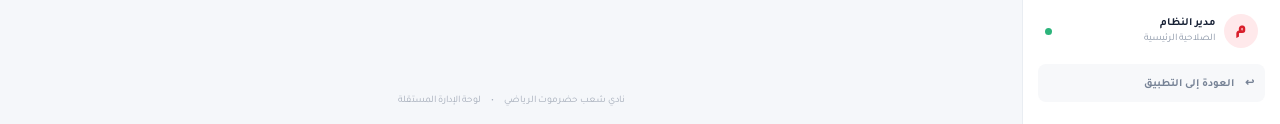
==== commit 2a5c4e5d: "Refresh admin assets after video cover update" ====
--- a/app/src/main/assets/admin/index.html
+++ b/app/src/main/assets/admin/index.html
@@ -33,4 +33,4 @@
   </div>
   <div class="notice storage-note"><b>ملاحظات مهمة</b><p>المشاهدة والتنزيل لا يضيفان حجماً إلى التخزين. حذف المحتوى يستعيد المساحة فقط بعد حذف ملفه فعلياً من R2. إذا زاد عدد الملفات كثيراً، سيحسب النظام الملفات على دفعات حتى يكتمل الإجمالي.</p></div>
 </section></div><footer>نادي شعب حضرموت الرياضي　•　لوحة الإدارة المستقلة</footer></main></div><div class="modal-bg" id="modal"><div class="modal editor-modal"><button id="close" type="button">×</button><i>＋</i><h3 id="modalTitle">إضافة محتوى</h3><form id="editorForm"><div id="formFields"></div><div class="modal-actions"><button class="add" id="saveItem" type="submit">حفظ البيانات</button><button class="cancel-btn" id="cancelEditor" type="button">إلغاء</button></div></form></div></div>
-<div class="login-overlay" id="loginOverlay"><div class="login-card"><div class="login-logo"><img src="../images/logo.png" alt=""></div><h2>تسجيل دخول الإدارة</h2><p>أدخل بيانات حساب المدير أو رمز المالك.</p><form id="loginForm"><label>اسم المستخدم <small>(اتركه فارغاً لحساب المالك)</small></label><input id="loginUsername" autocomplete="username" placeholder="اسم المستخدم"><label>كلمة المرور أو رمز المالك</label><input id="loginPassword" type="password" autocomplete="current-password" required placeholder="أدخل كلمة المرور"><button class="add" type="submit">دخول إلى لوحة التحكم</button><p id="loginError" class="login-error"></p></form></div></div><div id="toast"></div><script src="admin.js?v=storage-remaining-20261126b"></script></body></html>+<div class="login-overlay" id="loginOverlay"><div class="login-card"><div class="login-logo"><img src="../images/logo.png" alt=""></div><h2>تسجيل دخول الإدارة</h2><p>أدخل بيانات حساب المدير أو رمز المالك.</p><form id="loginForm"><label>اسم المستخدم <small>(اتركه فارغاً لحساب المالك)</small></label><input id="loginUsername" autocomplete="username" placeholder="اسم المستخدم"><label>كلمة المرور أو رمز المالك</label><input id="loginPassword" type="password" autocomplete="current-password" required placeholder="أدخل كلمة المرور"><button class="add" type="submit">دخول إلى لوحة التحكم</button><p id="loginError" class="login-error"></p></form></div></div><div id="toast"></div><script src="admin.js?v=video-cover-20261127"></script></body></html>
--- a/app/src/main/assets/admin/admin.css
+++ b/app/src/main/assets/admin/admin.css
@@ -61,4 +61,5 @@
 /* D1 and combined storage figures */
 .storage-database-overview{grid-template-columns:repeat(2,minmax(0,1fr))}
 .storage-database-overview .storage-stat-card{min-height:112px}
+.storage-remaining-card{grid-column:1/-1}
 @media(max-width:520px){.storage-database-overview{grid-template-columns:1fr}}
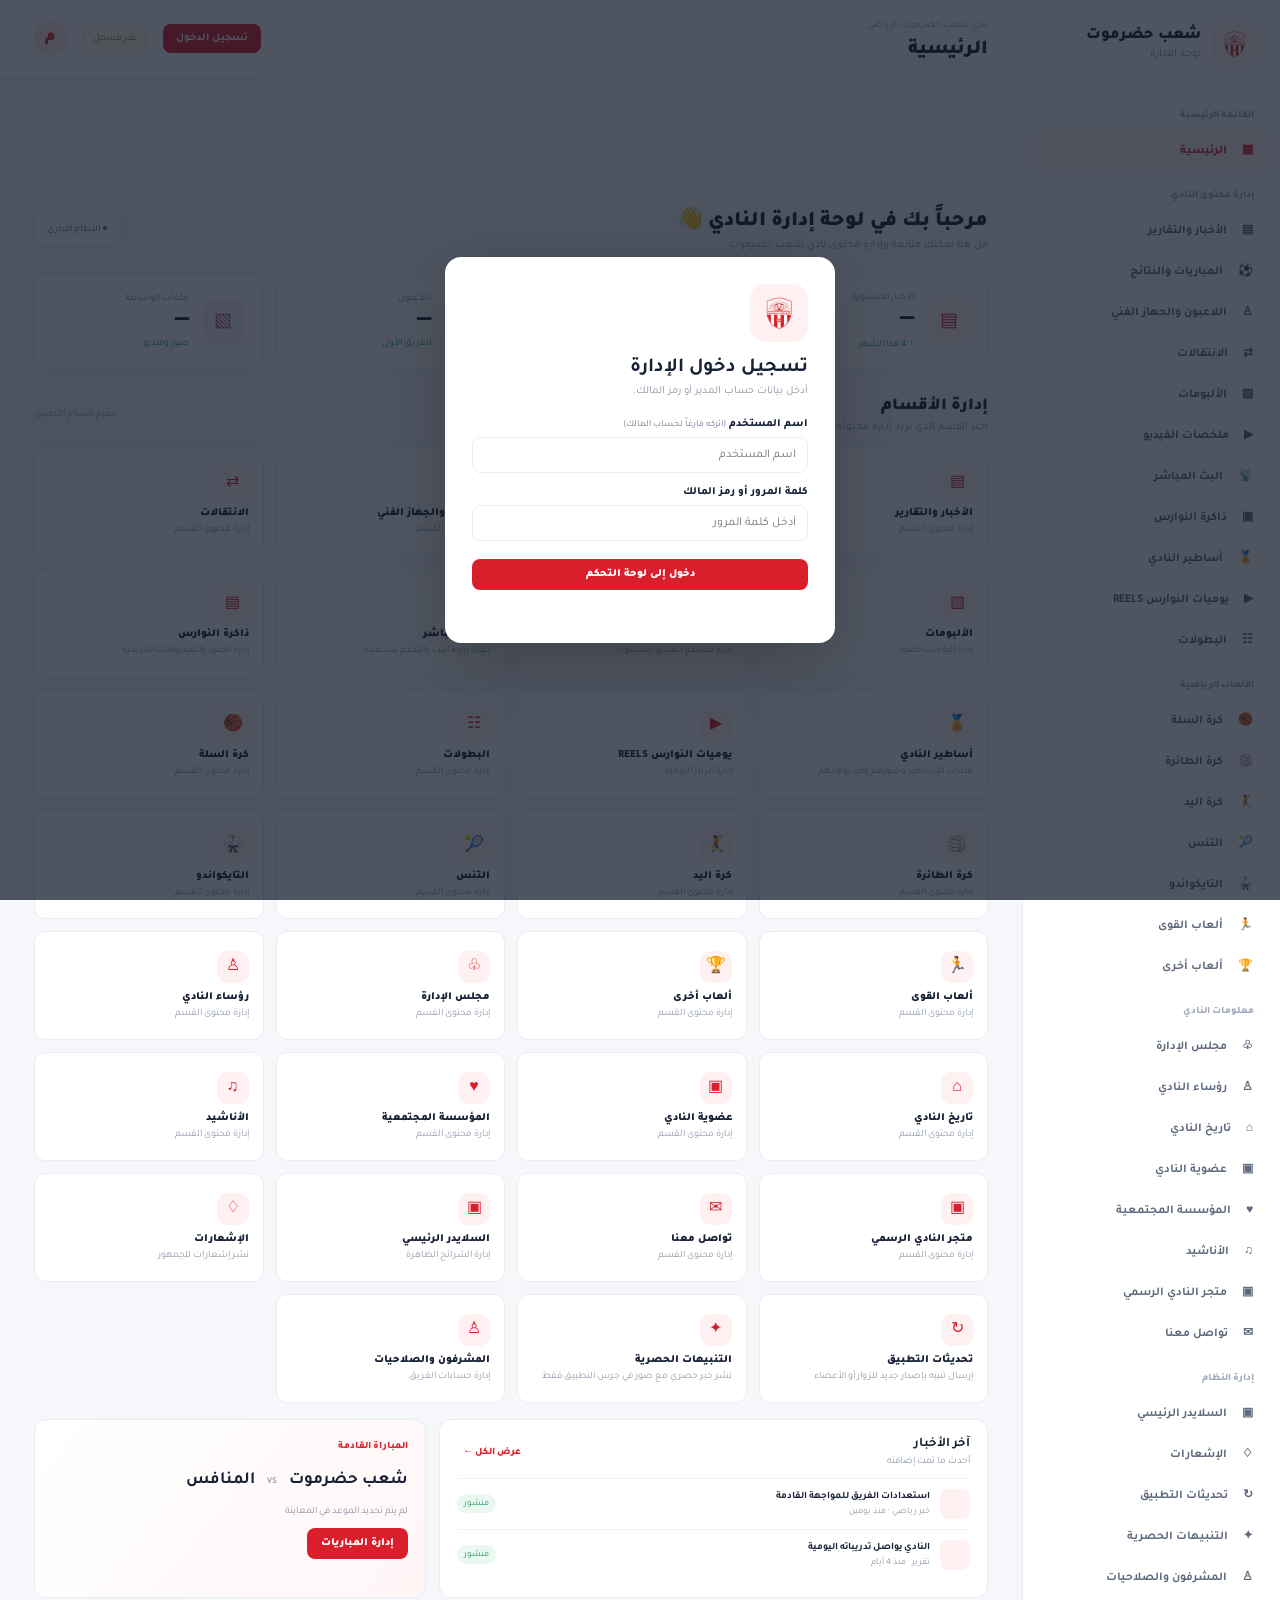
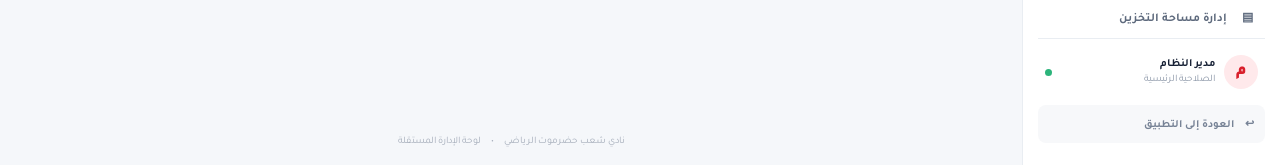
==== commit abe8f000: "Restore albums and video highlights admin navigation" ====
--- a/app/src/main/assets/admin/index.html
+++ b/app/src/main/assets/admin/index.html
@@ -1,11 +1,11 @@
 <!doctype html>
 <html lang="ar" dir="rtl"><head><meta charset="utf-8"><meta name="viewport" content="width=device-width,initial-scale=1"><meta name="theme-color" content="#d91f2b"><title>لوحة إدارة نادي شعب حضرموت</title><link rel="preconnect" href="https://fonts.googleapis.com"><link href="https://fonts.googleapis.com/css2?family=Tajawal:wght@400;500;600;700;800;900&display=swap" rel="stylesheet"><link rel="stylesheet" href="admin.css"></head>
 <body><div class="shell"><aside class="sidebar" id="sidebar"><div class="brand"><div class="logo"><img src="../images/logo.png" alt=""></div><div><b>شعب حضرموت</b><small>لوحة الإدارة</small></div></div><label>القائمة الرئيسية</label><button class="nav active" data-view="overview">▦　 الرئيسية</button><label>إدارة محتوى النادي</label>
-<button class="nav" data-view="news">▤　 الأخبار والتقارير</button><button class="nav" data-view="matches">⚽　 المباريات والنتائج</button><button class="nav" data-view="players">♙　 اللاعبون والجهاز الفني</button><button class="nav" data-view="transfers">⇄　 الانتقالات</button><button class="nav" data-view="media">▧　 الصور والفيديو</button><button class="nav" data-view="live">📡　 البث المباشر</button><button class="nav" data-view="archive">▣　 ذاكرة النوارس</button><button class="nav" data-view="legends">🏅　 أساطير النادي</button><button class="nav" data-view="reels">▶　 يوميات النوارس REELS</button><button class="nav" data-view="standings">☷　 البطولات</button>
+<button class="nav" data-view="news">▤　 الأخبار والتقارير</button><button class="nav" data-view="matches">⚽　 المباريات والنتائج</button><button class="nav" data-view="players">♙　 اللاعبون والجهاز الفني</button><button class="nav" data-view="transfers">⇄　 الانتقالات</button><button class="nav" data-view="media">▧　 الألبومات</button><button class="nav" data-view="videoHighlights">▶　 ملخصات الفيديو</button><button class="nav" data-view="live">📡　 البث المباشر</button><button class="nav" data-view="archive">▣　 ذاكرة النوارس</button><button class="nav" data-view="legends">🏅　 أساطير النادي</button><button class="nav" data-view="reels">▶　 يوميات النوارس REELS</button><button class="nav" data-view="standings">☷　 البطولات</button>
 <label>الألعاب الرياضية</label><button class="nav" data-view="basketball">🏀　 كرة السلة</button><button class="nav" data-view="volleyball">🏐　 كرة الطائرة</button><button class="nav" data-view="handball">🤾　 كرة اليد</button><button class="nav" data-view="tennis">🎾　 التنس</button><button class="nav" data-view="taekwondo">🥋　 التايكواندو</button><button class="nav" data-view="athletics">🏃　 ألعاب القوى</button><button class="nav" data-view="otherSports">🏆　 ألعاب أخرى</button>
 <label>معلومات النادي</label><button class="nav" data-view="board">♧　 مجلس الإدارة</button><button class="nav" data-view="presidents">♙　 رؤساء النادي</button><button class="nav" data-view="history">⌂　 تاريخ النادي</button><button class="nav" data-view="membership">▣　 عضوية النادي</button><button class="nav" data-view="foundation">♥　 المؤسسة المجتمعية</button><button class="nav" data-view="anthem">♫　 الأناشيد</button><button class="nav" data-view="store">▣　 متجر النادي الرسمي</button><button class="nav" data-view="contact">✉　 تواصل معنا</button><label>إدارة النظام</label><button class="nav" data-view="carousel">▣　 السلايدر الرئيسي</button><button class="nav" data-view="notifications">♢　 الإشعارات</button><button class="nav" data-view="appUpdates">↻　 تحديثات التطبيق</button><button class="nav" data-view="exclusiveAlerts">✦　 التنبيهات الحصرية</button><button class="nav" data-view="admins">♙　 المشرفون والصلاحيات</button><button class="nav" data-view="storage">▤　 إدارة مساحة التخزين</button><div class="side-bottom"><div class="user"><span>م</span><div><b>مدير النظام</b><small>الصلاحية الرئيسية</small></div><i></i></div><a href="../index.html">↩　العودة إلى التطبيق</a></div></aside>
 <main><header><div class="heading"><button id="menu" class="menu">☰</button><div><small>نادي شعب حضرموت الرياضي</small><h1 id="pageTitle">الرئيسية</h1></div></div><div class="head-actions"><button id="loginAction" class="login-action">تسجيل الدخول</button><span class="preview" id="userLabel">غير مسجل</span><span class="profile" id="profileInitial">م</span></div></header><div class="content">
-<section id="overview" class="view active"><div class="welcome"><div><h2>مرحباً بك في لوحة إدارة النادي 👋</h2><p>من هنا يمكنك متابعة وإدارة محتوى نادي شعب حضرموت.</p></div><span>● النظام الإداري</span></div><div class="stats"><article><i>▤</i><div><small>الأخبار المنشورة</small><strong id="statNews">—</strong><em>↑ 4 هذا الشهر</em></div></article><article><i class="blue">⚽</i><div><small>المباريات</small><strong id="statMatches">—</strong><em>موسم 2026</em></div></article><article><i class="green">♙</i><div><small>اللاعبون</small><strong id="statPlayers">—</strong><em>الفريق الأول</em></div></article><article><i class="pink">▧</i><div><small>ملفات الوسائط</small><strong id="statMedia">—</strong><em>صور وفيديو</em></div></article></div><div class="section-title"><div><h3>إدارة الأقسام</h3><p>اختر القسم الذي تريد إدارة محتواه</p></div><small>جميع أقسام التطبيق</small></div><div class="quick"><button data-view="news"><i>▤</i><b>الأخبار والتقارير</b><small>إدارة محتوى القسم</small></button><button data-view="matches"><i>⚽</i><b>المباريات والنتائج</b><small>إدارة محتوى القسم</small></button><button data-view="players"><i>♙</i><b>اللاعبون والجهاز الفني</b><small>إدارة محتوى القسم</small></button><button data-view="transfers"><i>⇄</i><b>الانتقالات</b><small>إدارة محتوى القسم</small></button><button data-view="media"><i>▧</i><b>الصور والفيديو</b><small>إدارة محتوى القسم</small></button><button data-view="live"><i>📡</i><b>البث المباشر</b><small>إعداد رابط البث والتحكم بتشغيله</small></button><button data-view="archive"><i>▤</i><b>ذاكرة النوارس</b><small>إدارة الصور والفيديوهات التاريخية</small></button><button data-view="legends"><i>🏅</i><b>أساطير النادي</b><small>ملفات الأساطير وصورهم وفيديوهاتهم</small></button><button data-view="reels"><i>▶</i><b>يوميات النوارس REELS</b><small>إدارة الريلز اليومية</small></button><button data-view="standings"><i>☷</i><b>البطولات</b><small>إدارة محتوى القسم</small></button><button data-view="basketball"><i>🏀</i><b>كرة السلة</b><small>إدارة محتوى القسم</small></button><button data-view="volleyball"><i>🏐</i><b>كرة الطائرة</b><small>إدارة محتوى القسم</small></button><button data-view="handball"><i>🤾</i><b>كرة اليد</b><small>إدارة محتوى القسم</small></button><button data-view="tennis"><i>🎾</i><b>التنس</b><small>إدارة محتوى القسم</small></button><button data-view="taekwondo"><i>🥋</i><b>التايكواندو</b><small>إدارة محتوى القسم</small></button><button data-view="athletics"><i>🏃</i><b>ألعاب القوى</b><small>إدارة محتوى القسم</small></button><button data-view="otherSports"><i>🏆</i><b>ألعاب أخرى</b><small>إدارة محتوى القسم</small></button><button data-view="board"><i>♧</i><b>مجلس الإدارة</b><small>إدارة محتوى القسم</small></button><button data-view="presidents"><i>♙</i><b>رؤساء النادي</b><small>إدارة محتوى القسم</small></button><button data-view="history"><i>⌂</i><b>تاريخ النادي</b><small>إدارة محتوى القسم</small></button><button data-view="membership"><i>▣</i><b>عضوية النادي</b><small>إدارة محتوى القسم</small></button><button data-view="foundation"><i>♥</i><b>المؤسسة المجتمعية</b><small>إدارة محتوى القسم</small></button><button data-view="anthem"><i>♫</i><b>الأناشيد</b><small>إدارة محتوى القسم</small></button><button data-view="store"><i>▣</i><b>متجر النادي الرسمي</b><small>إدارة محتوى القسم</small></button><button data-view="contact"><i>✉</i><b>تواصل معنا</b><small>إدارة محتوى القسم</small></button><button data-view="carousel"><i>▣</i><b>السلايدر الرئيسي</b><small>إدارة الشرائح الظاهرة</small></button><button data-view="notifications"><i>♢</i><b>الإشعارات</b><small>نشر إشعارات للجمهور</small></button><button data-view="appUpdates"><i>↻</i><b>تحديثات التطبيق</b><small>إرسال تنبيه بإصدار جديد للزوار أو الأعضاء</small></button><button data-view="exclusiveAlerts"><i>✦</i><b>التنبيهات الحصرية</b><small>نشر خبر حصري مع صور في جرس التطبيق فقط</small></button><button data-view="admins"><i>♙</i><b>المشرفون والصلاحيات</b><small>إدارة حسابات الفريق</small></button></div><div class="lower"><article class="panel"><div class="panel-head"><div><b>آخر الأخبار</b><small>أحدث ما تمت إضافته</small></div><button data-view="news">عرض الكل ←</button></div><div class="activity"><span></span><div><b>استعدادات الفريق للمواجهة القادمة</b><small>خبر رياضي · منذ يومين</small></div><em>منشور</em></div><div class="activity"><span></span><div><b>النادي يواصل تدريباته اليومية</b><small>تقرير · منذ 4 أيام</small></div><em>منشور</em></div></article><article class="panel next"><small>المباراة القادمة</small><h3>شعب حضرموت <i>VS</i> المنافس</h3><p>لم يتم تحديد الموعد في المعاينة</p><button data-view="matches">إدارة المباريات</button></article></div></section>
+<section id="overview" class="view active"><div class="welcome"><div><h2>مرحباً بك في لوحة إدارة النادي 👋</h2><p>من هنا يمكنك متابعة وإدارة محتوى نادي شعب حضرموت.</p></div><span>● النظام الإداري</span></div><div class="stats"><article><i>▤</i><div><small>الأخبار المنشورة</small><strong id="statNews">—</strong><em>↑ 4 هذا الشهر</em></div></article><article><i class="blue">⚽</i><div><small>المباريات</small><strong id="statMatches">—</strong><em>موسم 2026</em></div></article><article><i class="green">♙</i><div><small>اللاعبون</small><strong id="statPlayers">—</strong><em>الفريق الأول</em></div></article><article><i class="pink">▧</i><div><small>ملفات الوسائط</small><strong id="statMedia">—</strong><em>صور وفيديو</em></div></article></div><div class="section-title"><div><h3>إدارة الأقسام</h3><p>اختر القسم الذي تريد إدارة محتواه</p></div><small>جميع أقسام التطبيق</small></div><div class="quick"><button data-view="news"><i>▤</i><b>الأخبار والتقارير</b><small>إدارة محتوى القسم</small></button><button data-view="matches"><i>⚽</i><b>المباريات والنتائج</b><small>إدارة محتوى القسم</small></button><button data-view="players"><i>♙</i><b>اللاعبون والجهاز الفني</b><small>إدارة محتوى القسم</small></button><button data-view="transfers"><i>⇄</i><b>الانتقالات</b><small>إدارة محتوى القسم</small></button><button data-view="media"><i>▧</i><b>الألبومات</b><small>إدارة ألبومات الصور</small></button><button data-view="videoHighlights"><i>▶</i><b>ملخصات الفيديو</b><small>إدارة مقاطع الفيديو المنشورة</small></button><button data-view="live"><i>📡</i><b>البث المباشر</b><small>إعداد رابط البث والتحكم بتشغيله</small></button><button data-view="archive"><i>▤</i><b>ذاكرة النوارس</b><small>إدارة الصور والفيديوهات التاريخية</small></button><button data-view="legends"><i>🏅</i><b>أساطير النادي</b><small>ملفات الأساطير وصورهم وفيديوهاتهم</small></button><button data-view="reels"><i>▶</i><b>يوميات النوارس REELS</b><small>إدارة الريلز اليومية</small></button><button data-view="standings"><i>☷</i><b>البطولات</b><small>إدارة محتوى القسم</small></button><button data-view="basketball"><i>🏀</i><b>كرة السلة</b><small>إدارة محتوى القسم</small></button><button data-view="volleyball"><i>🏐</i><b>كرة الطائرة</b><small>إدارة محتوى القسم</small></button><button data-view="handball"><i>🤾</i><b>كرة اليد</b><small>إدارة محتوى القسم</small></button><button data-view="tennis"><i>🎾</i><b>التنس</b><small>إدارة محتوى القسم</small></button><button data-view="taekwondo"><i>🥋</i><b>التايكواندو</b><small>إدارة محتوى القسم</small></button><button data-view="athletics"><i>🏃</i><b>ألعاب القوى</b><small>إدارة محتوى القسم</small></button><button data-view="otherSports"><i>🏆</i><b>ألعاب أخرى</b><small>إدارة محتوى القسم</small></button><button data-view="board"><i>♧</i><b>مجلس الإدارة</b><small>إدارة محتوى القسم</small></button><button data-view="presidents"><i>♙</i><b>رؤساء النادي</b><small>إدارة محتوى القسم</small></button><button data-view="history"><i>⌂</i><b>تاريخ النادي</b><small>إدارة محتوى القسم</small></button><button data-view="membership"><i>▣</i><b>عضوية النادي</b><small>إدارة محتوى القسم</small></button><button data-view="foundation"><i>♥</i><b>المؤسسة المجتمعية</b><small>إدارة محتوى القسم</small></button><button data-view="anthem"><i>♫</i><b>الأناشيد</b><small>إدارة محتوى القسم</small></button><button data-view="store"><i>▣</i><b>متجر النادي الرسمي</b><small>إدارة محتوى القسم</small></button><button data-view="contact"><i>✉</i><b>تواصل معنا</b><small>إدارة محتوى القسم</small></button><button data-view="carousel"><i>▣</i><b>السلايدر الرئيسي</b><small>إدارة الشرائح الظاهرة</small></button><button data-view="notifications"><i>♢</i><b>الإشعارات</b><small>نشر إشعارات للجمهور</small></button><button data-view="appUpdates"><i>↻</i><b>تحديثات التطبيق</b><small>إرسال تنبيه بإصدار جديد للزوار أو الأعضاء</small></button><button data-view="exclusiveAlerts"><i>✦</i><b>التنبيهات الحصرية</b><small>نشر خبر حصري مع صور في جرس التطبيق فقط</small></button><button data-view="admins"><i>♙</i><b>المشرفون والصلاحيات</b><small>إدارة حسابات الفريق</small></button></div><div class="lower"><article class="panel"><div class="panel-head"><div><b>آخر الأخبار</b><small>أحدث ما تمت إضافته</small></div><button data-view="news">عرض الكل ←</button></div><div class="activity"><span></span><div><b>استعدادات الفريق للمواجهة القادمة</b><small>خبر رياضي · منذ يومين</small></div><em>منشور</em></div><div class="activity"><span></span><div><b>النادي يواصل تدريباته اليومية</b><small>تقرير · منذ 4 أيام</small></div><em>منشور</em></div></article><article class="panel next"><small>المباراة القادمة</small><h3>شعب حضرموت <i>VS</i> المنافس</h3><p>لم يتم تحديد الموعد في المعاينة</p><button data-view="matches">إدارة المباريات</button></article></div></section>
 <section id="generic" class="view"><div class="section-title generic-title"><div><h2 id="sectionName">الأخبار والتقارير</h2><p id="sectionDesc">إدارة محتوى هذا القسم والتحكم بما يظهر في التطبيق.</p></div><button class="add" id="add">＋ إضافة جديد</button></div><div class="notice" id="sectionNotice"><b>إدارة محتوى القسم</b><p>يتم تحميل المحتوى من قاعدة بيانات النادي مباشرة.</p></div><div class="notice tournament-tools" id="tournamentTools" hidden><b>إدارة البطولات</b><div class="tournament-controls"><select id="tournamentSelect" aria-label="اختر البطولة"></select><button type="button" class="add" id="createTournament">＋ إنشاء بطولة</button><button type="button" class="cancel-btn" id="renameTournament">تعديل الاسم</button></div><small>اختر بطولة لإدارة جدول ترتيب فرقها، أو أنشئ بطولة جديدة باسمها.</small></div><div class="tools"><input id="search" placeholder="⌕　 ابحث في محتويات القسم..."><button id="filter">☷ تصفية</button></div><div class="table"><div class="table-head"><b id="tableName">قائمة المحتوى</b><small id="recordCount">جارٍ التحميل...</small></div><div class="records-wrap" id="recordsWrap"><div class="empty" id="emptyState">جارٍ تحميل البيانات...</div></div></div></section>
 <section id="storage" class="view">
   <div class="section-title generic-title">
@@ -33,4 +33,4 @@
   </div>
   <div class="notice storage-note"><b>ملاحظات مهمة</b><p>المشاهدة والتنزيل لا يضيفان حجماً إلى التخزين. حذف المحتوى يستعيد المساحة فقط بعد حذف ملفه فعلياً من R2. إذا زاد عدد الملفات كثيراً، سيحسب النظام الملفات على دفعات حتى يكتمل الإجمالي.</p></div>
 </section></div><footer>نادي شعب حضرموت الرياضي　•　لوحة الإدارة المستقلة</footer></main></div><div class="modal-bg" id="modal"><div class="modal editor-modal"><button id="close" type="button">×</button><i>＋</i><h3 id="modalTitle">إضافة محتوى</h3><form id="editorForm"><div id="formFields"></div><div class="modal-actions"><button class="add" id="saveItem" type="submit">حفظ البيانات</button><button class="cancel-btn" id="cancelEditor" type="button">إلغاء</button></div></form></div></div>
-<div class="login-overlay" id="loginOverlay"><div class="login-card"><div class="login-logo"><img src="../images/logo.png" alt=""></div><h2>تسجيل دخول الإدارة</h2><p>أدخل بيانات حساب المدير أو رمز المالك.</p><form id="loginForm"><label>اسم المستخدم <small>(اتركه فارغاً لحساب المالك)</small></label><input id="loginUsername" autocomplete="username" placeholder="اسم المستخدم"><label>كلمة المرور أو رمز المالك</label><input id="loginPassword" type="password" autocomplete="current-password" required placeholder="أدخل كلمة المرور"><button class="add" type="submit">دخول إلى لوحة التحكم</button><p id="loginError" class="login-error"></p></form></div></div><div id="toast"></div><script src="admin.js?v=video-cover-20261127"></script></body></html>+<div class="login-overlay" id="loginOverlay"><div class="login-card"><div class="login-logo"><img src="../images/logo.png" alt=""></div><h2>تسجيل دخول الإدارة</h2><p>أدخل بيانات حساب المدير أو رمز المالك.</p><form id="loginForm"><label>اسم المستخدم <small>(اتركه فارغاً لحساب المالك)</small></label><input id="loginUsername" autocomplete="username" placeholder="اسم المستخدم"><label>كلمة المرور أو رمز المالك</label><input id="loginPassword" type="password" autocomplete="current-password" required placeholder="أدخل كلمة المرور"><button class="add" type="submit">دخول إلى لوحة التحكم</button><p id="loginError" class="login-error"></p></form></div></div><div id="toast"></div><script src="admin.js?v=restore-albums-video-20261127b"></script></body></html>
--- a/app/src/main/assets/admin/admin.css
+++ b/app/src/main/assets/admin/admin.css
@@ -63,3 +63,6 @@
 .storage-database-overview .storage-stat-card{min-height:112px}
 .storage-remaining-card{grid-column:1/-1}
 @media(max-width:520px){.storage-database-overview{grid-template-columns:1fr}}
+
+/* Album administration helper text */
+#formFields input[type=file][name=photo_files],#formFields input[type=file][name=cover_file]{width:100%}
